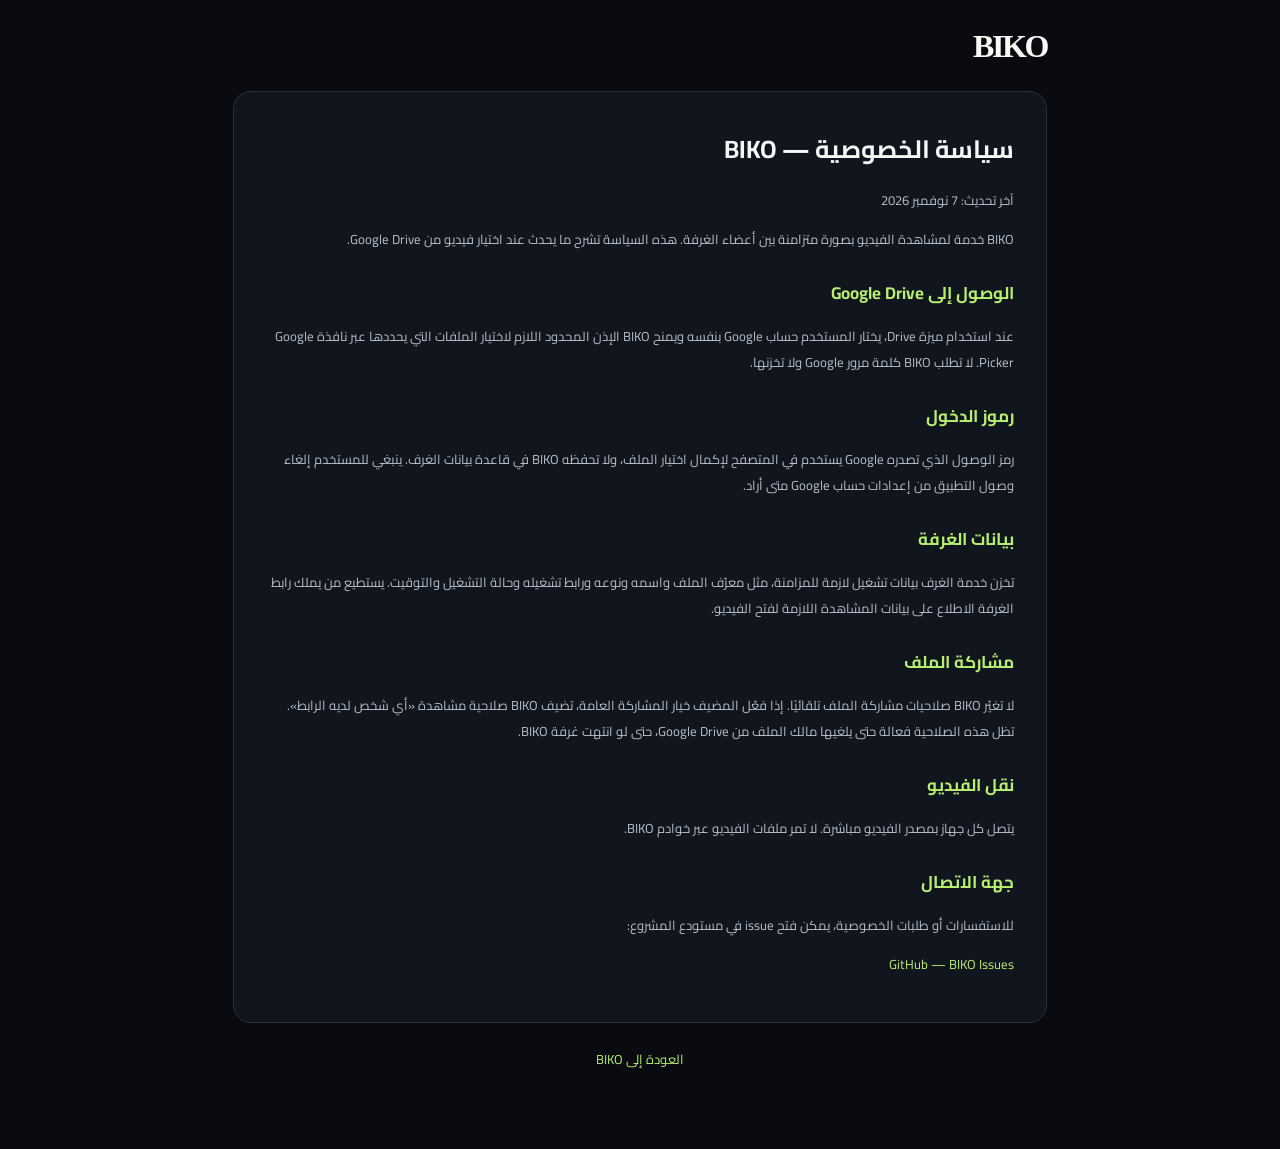
==== privacy.html @ 294c1345 "Add BIKO Google Drive privacy notice" ====
<!doctype html>
<html lang="ar" dir="rtl">
<head>
<meta charset="UTF-8">
<meta name="viewport" content="width=device-width, initial-scale=1">
<meta name="theme-color" content="#090b10">
<title>سياسة الخصوصية — BIKO</title>
<link rel="preconnect" href="https://fonts.googleapis.com">
<link rel="preconnect" href="https://fonts.gstatic.com" crossorigin>
<link href="https://fonts.googleapis.com/css2?family=Cairo:wght@400;500;600;700;800&display=swap" rel="stylesheet">
<link rel="stylesheet" href="/styles.css">
<style>
.privacy-page{max-width:850px;margin:0 auto;padding:30px 18px 60px}
.privacy-card{margin-top:25px;padding:clamp(18px,4vw,32px);border:1px solid #293140;border-radius:18px;background:#11151d;line-height:2}
.privacy-card h1{font-size:25px;margin:0 0 10px}
.privacy-card h2{font-size:17px;margin:24px 0 5px;color:#b7ef70}
.privacy-card p,.privacy-card li{color:#b7c0cc;font-size:13px}
.privacy-back{color:#b7ef70;font-size:13px}
</style>
</head>
<body>
<main class="privacy-page">
<a href="/" class="brand brand-small">BIKO</a>
<article class="privacy-card">
<h1>سياسة الخصوصية — BIKO</h1>
<p>آخر تحديث: 7 نوفمبر 2026</p>
<p>BIKO خدمة لمشاهدة الفيديو بصورة متزامنة بين أعضاء الغرفة. هذه السياسة تشرح ما يحدث عند اختيار فيديو من Google Drive.</p>
<h2>الوصول إلى Google Drive</h2>
<p>عند استخدام ميزة Drive، يختار المستخدم حساب Google بنفسه ويمنح BIKO الإذن المحدود اللازم لاختيار الملفات التي يحددها عبر نافذة Google Picker. لا تطلب BIKO كلمة مرور Google ولا تخزنها.</p>
<h2>رموز الدخول</h2>
<p>رمز الوصول الذي تصدره Google يستخدم في المتصفح لإكمال اختيار الملف، ولا تحفظه BIKO في قاعدة بيانات الغرف. ينبغي للمستخدم إلغاء وصول التطبيق من إعدادات حساب Google متى أراد.</p>
<h2>بيانات الغرفة</h2>
<p>تخزن خدمة الغرف بيانات تشغيل لازمة للمزامنة، مثل معرّف الملف واسمه ونوعه ورابط تشغيله وحالة التشغيل والتوقيت. يستطيع من يملك رابط الغرفة الاطلاع على بيانات المشاهدة اللازمة لفتح الفيديو.</p>
<h2>مشاركة الملف</h2>
<p>لا تغيّر BIKO صلاحيات مشاركة الملف تلقائيًا. إذا فعّل المضيف خيار المشاركة العامة، تضيف BIKO صلاحية مشاهدة «أي شخص لديه الرابط». تظل هذه الصلاحية فعالة حتى يلغيها مالك الملف من Google Drive، حتى لو انتهت غرفة BIKO.</p>
<h2>نقل الفيديو</h2>
<p>يتصل كل جهاز بمصدر الفيديو مباشرة. لا تمر ملفات الفيديو عبر خوادم BIKO.</p>
<h2>جهة الاتصال</h2>
<p>للاستفسارات أو طلبات الخصوصية، يمكن فتح issue في مستودع المشروع:</p>
<p><a class="privacy-back" href="https://github.com/a7med7uss/BIKO/issues">GitHub — BIKO Issues</a></p>
</article>
<p style="text-align:center;margin-top:20px"><a class="privacy-back" href="/">العودة إلى BIKO</a></p>
</main>
</body>
</html>
---- styles.css ----
:root {
  color-scheme: dark;
  --bg: #090b10;
  --surface: #11151d;
  --surface-2: #171d27;
  --line: #293140;
  --text: #f4f6f8;
  --muted: #969eac;
  --green: #b7ef70;
  --green-dark: #18230e;
  --danger: #ff8c97;
  font-family: "Cairo", system-ui, sans-serif;
}
* { box-sizing: border-box; }
html, body { margin: 0; min-height: 100%; background: var(--bg); color: var(--text); }
body { min-height: 100vh; min-height: 100dvh; }
button, input { font: inherit; }
button { cursor: pointer; }
a { color: inherit; text-decoration: none; }
[hidden] { display: none !important; }
.sr-only { position: absolute; width: 1px; height: 1px; padding: 0; margin: -1px; overflow: hidden; clip: rect(0,0,0,0); white-space: nowrap; border: 0; }

.home-page {
  min-height: 100vh;
  min-height: 100dvh;
  display: flex;
  justify-content: center;
  align-items: center;
  padding: 50px 18px 70px;
  overflow: hidden;
  position: relative;
  isolation: isolate;
  background: radial-gradient(ellipse at 50% -20%, #202a36 0%, transparent 53%), #090b10;
}
.home-glow { position: absolute; z-index: -1; width: 340px; height: 340px; border-radius: 50%; filter: blur(105px); opacity: .12; pointer-events: none; }
.home-glow-a { background: #b7ef70; top: -260px; left: -130px; }
.home-glow-b { background: #667ddd; bottom: -260px; right: -140px; }
.home-content { width: min(100%, 720px); text-align: center; }
.brand { display: inline-block; direction: ltr; font-family: Georgia, serif; font-weight: 900; letter-spacing: -.075em; color: #f8faf6; }
.brand-home { font-size: clamp(78px, 15vw, 122px); line-height: .95; text-shadow: 0 10px 45px #0008; }
.tagline { color: #a6adba; font-size: 15px; line-height: 1.9; margin: 18px 0 28px; }
.url-form { height: 62px; display: flex; align-items: center; gap: 8px; padding: 5px 6px; background: #121720; border: 1px solid #303a4a; border-radius: 999px; box-shadow: 0 14px 44px #0006; transition: border-color .18s, box-shadow .18s; }
.url-form:focus-within { border-color: #789c4a; box-shadow: 0 0 0 3px #b7ef7014, 0 14px 44px #0006; }
.url-form input { width: 100%; min-width: 0; padding: 8px 17px; outline: none; border: 0; background: transparent; color: #f4f6f8; direction: ltr; text-align: left; font-size: 14px; }
.url-form input::placeholder { color: #727d8e; }
.create-button { flex: 0 0 50px; width: 50px; height: 50px; border: 0; border-radius: 50%; display: grid; place-items: center; color: #12170d; background: var(--green); transition: transform .15s, background .15s; }
.create-button:hover { transform: translateY(-1px); background: #d3ff9b; }
.create-button:disabled { opacity: .5; cursor: wait; transform: none; }
.create-button svg { width: 22px; height: 22px; fill: none; stroke: currentColor; stroke-width: 2; stroke-linecap: round; }
.form-error { min-height: 20px; margin: 8px 2px 0; color: var(--danger); font-size: 12px; text-align: right; }
.browse-toggle { display: inline-flex; align-items: center; justify-content: center; gap: 10px; margin-top: 5px; padding: 11px 15px; border: 1px solid #303a4b; border-radius: 999px; background: #141a24; color: #e7eaf0; font-size: 13px; font-weight: 700; transition: border-color .15s, background .15s; }
.browse-toggle:hover, .browse-toggle[aria-expanded="true"] { border-color: #708d4a; background: #192218; }
.browse-icon { width: 20px; height: 20px; display: grid; place-items: center; color: var(--green); }
.browse-icon svg { width: 19px; height: 19px; fill: none; stroke: currentColor; stroke-width: 1.8; stroke-linecap: round; }
.chevron { width: 15px; height: 15px; fill: none; stroke: #aeb6c4; stroke-width: 1.7; transition: transform .2s; }
.browse-toggle[aria-expanded="true"] .chevron { transform: rotate(180deg); }
.browse-panel { margin-top: 17px; padding: 12px; border: 1px solid #293343; border-radius: 18px; background: #111721; text-align: right; box-shadow: 0 20px 65px #0007; }
.browse-toolbar { display: flex; align-items: center; justify-content: space-between; gap: 14px; padding: 3px 3px 11px; }
.browse-toolbar div { display: flex; flex-direction: column; gap: 2px; }
.browse-toolbar strong { font-size: 13px; }
.browse-toolbar span { color: var(--muted); font-size: 11px; }
.open-cinema { flex: 0 0 auto; color: var(--green); font-size: 11px; font-weight: 700; }
.browser-frame-wrap { height: min(68vh, 650px); min-height: 360px; overflow: hidden; border: 1px solid #303949; border-radius: 12px; background: #080a0f; }
.browser-frame-wrap iframe { width: 100%; height: 100%; display: block; border: 0; background: #080a0f; }
.browse-help { margin: 10px 3px 0; color: #aab2c0; font-size: 11px; line-height: 1.9; }
.browse-help bdi { color: var(--green); direction: ltr; unicode-bidi: isolate; }
.home-note { margin: 20px 0 0; color: #777f8d; font-size: 11px; line-height: 1.9; }
.home-footer { position: absolute; bottom: 18px; left: 15px; right: 15px; color: #717989; font-size: 12px; text-align: center; }

.room-page { min-height: 100vh; min-height: 100dvh; max-width: 1740px; margin: 0 auto; padding: 14px clamp(10px, 2.4vw, 34px) 26px; }
.room-header { min-height: 54px; display: flex; align-items: center; justify-content: space-between; gap: 12px; border-bottom: 1px solid #202837; padding-bottom: 13px; }
.brand-small { font-size: 32px; line-height: 1; }
.room-header-right { display: flex; align-items: center; justify-content: flex-end; flex-wrap: wrap; gap: 8px; }
.role-pill, .connection-pill, .members-pill { display: inline-flex; align-items: center; gap: 7px; padding: 8px 11px; border: 1px solid #2c3544; border-radius: 999px; background: #141a23; color: #c6cdd8; font-size: 11px; white-space: nowrap; }
.role-pill.host { border-color: #526a39; color: var(--green); background: #172015; }
.connection-dot { width: 7px; height: 7px; border-radius: 50%; background: #d0aa55; }
.connection-dot.online { background: #90dd5e; box-shadow: 0 0 10px #90dd5e80; }
.connection-dot.offline { background: #ef717d; box-shadow: 0 0 10px #ef717d80; }
.members-pill span { color: var(--green); font-weight: 800; }
.secondary-button, .home-link { border: 1px solid #30394a; background: #171d28; color: #e7eaf0; padding: 8px 12px; border-radius: 999px; font-size: 11px; }
.secondary-button:hover, .home-link:hover { border-color: #718a4e; }
.home-link { color: #aeb6c4; }
.watch-area { padding-top: 17px; }
.player-heading { display: flex; align-items: center; justify-content: space-between; gap: 12px; margin: 0 0 13px; }
.player-heading h1 { margin: 0; font-size: 17px; font-weight: 700; }
.player-heading p { margin: 2px 0 0; color: var(--muted); font-size: 11px; }
.icon-button { width: 39px; height: 39px; display: grid; place-items: center; border: 1px solid #30394a; border-radius: 12px; color: #e4e8ef; background: #161c26; }
.icon-button:hover { border-color: #718a4e; }
.icon-button svg { width: 19px; height: 19px; fill: none; stroke: currentColor; stroke-width: 1.7; stroke-linecap: round; stroke-linejoin: round; }
.player-stage { position: relative; width: 100%; aspect-ratio: 16/9; max-height: calc(100dvh - 155px); min-height: 260px; overflow: hidden; border: 1px solid #293342; border-radius: 17px; background: #030405; box-shadow: 0 22px 60px #0008; }
.player-stage iframe { display: block; width: 100%; height: 100%; border: 0; background: #030405; }
.player-error { position: absolute; inset: auto 12px 12px; padding: 11px 14px; border: 1px solid #713b43; border-radius: 11px; background: #2b151aee; color: #ffdce0; font-size: 12px; line-height: 1.7; }
.sync-bar { display: flex; align-items: center; justify-content: space-between; flex-wrap: wrap; gap: 12px; padding: 12px 2px 0; }
.host-controls { display: flex; align-items: center; gap: 7px; }
.control-button { min-width: 52px; height: 39px; padding: 0 13px; border: 1px solid #313b4a; border-radius: 11px; background: #161d27; color: #e9edf3; font-size: 12px; }
.control-button:hover { border-color: #7a9653; }
.control-play { border-color: transparent; background: var(--green); color: #12180c; font-weight: 800; }
.control-play:hover { background: #d2ff98; }
.sync-hint { margin: 0; color: #8993a2; font-size: 11px; line-height: 1.8; }
.playback-status { color: #9ba4b3; font-size: 10px; white-space: nowrap; }
.toast { position: fixed; z-index: 50; bottom: 24px; left: 50%; max-width: calc(100vw - 30px); padding: 11px 15px; border: 1px solid #394354; border-radius: 12px; background: #202734; color: #f4f6f8; font-size: 12px; text-align: center; opacity: 0; pointer-events: none; transform: translate(-50%, 12px); transition: opacity .18s, transform .18s; }
.toast.visible { opacity: 1; transform: translate(-50%, 0); }

@media (max-width: 760px) {
  .room-page { padding: 9px 9px 22px; }
  .room-header { align-items: flex-start; }
  .room-header-right { gap: 6px; }
  .role-pill, .connection-pill, .members-pill, .secondary-button, .home-link { padding: 7px 9px; font-size: 10px; }
  .player-stage { min-height: 0; max-height: none; border-radius: 13px; }
  .player-heading h1 { font-size: 15px; }
  .sync-bar { align-items: flex-start; }
}
@media (max-width: 470px) {
  .home-page { padding-inline: 12px; }
  .tagline { font-size: 13px; margin: 13px 0 23px; }
  .url-form { height: 57px; }
  .create-button { flex-basis: 46px; width: 46px; height: 46px; }
  .url-form input { padding-inline: 11px; font-size: 12px; }
  .browse-toolbar { align-items: flex-start; }
  .browse-toolbar span { max-width: 210px; }
  .browser-frame-wrap { min-height: 300px; height: 65vh; }
  .brand-small { font-size: 26px; }
  .room-header { gap: 6px; }
  .room-header-right { max-width: 82%; }
  .player-stage { border-radius: 10px; }
  .player-heading { margin-bottom: 9px; }
  .playback-status { width: 100%; }
}
@media (orientation: landscape) and (max-height: 560px) {
  .room-page { padding-top: 6px; }
  .room-header { padding-bottom: 7px; min-height: 40px; }
  .player-stage { aspect-ratio: 16/9; max-height: calc(100dvh - 115px); }
}
@media (prefers-reduced-motion: reduce) { *, *::before, *::after { transition: none !important; } }
.spinner { width: 18px; height: 18px; border: 2px solid #223019; border-top-color: #10150b; border-radius: 50%; animation: biko-spin .8s linear infinite; }
@keyframes biko-spin { to { transform: rotate(360deg); } }


.browse-open-card { display:flex;align-items:center;gap:13px;padding:18px;border:1px solid #303949;border-radius:14px;background:#0d121a;text-align:right; }
.browse-open-icon { flex:0 0 42px;width:42px;height:42px;display:grid;place-items:center;border-radius:12px;background:#26331c;color:var(--green);font-size:23px;font-weight:800; }
.browse-open-card div:nth-child(2) { flex:1;min-width:0; }
.browse-open-card strong { display:block;font-size:13px; }
.browse-open-card p { margin:4px 0 0;color:#9aa4b3;font-size:11px;line-height:1.8; }
.primary-link { flex:0 0 auto;padding:9px 14px;border-radius:10px;background:var(--green);color:#11180b;font-size:11px;font-weight:800; }
.drive-actions { display:flex;align-items:center;justify-content:center;gap:9px;flex-wrap:wrap;margin-top:15px; }
.drive-button,.drive-settings-button,.save-settings-button { display:inline-flex;align-items:center;justify-content:center;gap:9px;min-height:43px;padding:9px 15px;border:1px solid #4d6039;border-radius:12px;background:#172116;color:var(--green);font-size:12px;font-weight:800; }
.drive-button svg { width:19px;height:19px;fill:none;stroke:currentColor;stroke-width:1.7;stroke-linejoin:round; }
.drive-button:hover,.drive-settings-button:hover { background:#1c2b18; }
.drive-button:disabled { opacity:.55;cursor:wait; }
.drive-settings-button { border-color:#30394a;background:#171d28;color:#c3cbd7;font-weight:600; }
.share-consent { display:flex;align-items:flex-start;justify-content:center;gap:8px;margin:13px auto 0;color:#aab3c1;font-size:11px;line-height:1.8;text-align:right;max-width:590px; }
.share-consent input { margin:5px 0 0;accent-color:var(--green); }
.drive-privacy-note { margin:4px auto 0;color:#777f8d;font-size:10px;line-height:1.7;max-width:590px;text-align:right; }
.drive-settings-panel { margin:15px auto 0;max-width:590px;padding:16px;border:1px solid #303a49;border-radius:15px;background:#111721;text-align:right; }
.settings-heading { display:flex;justify-content:space-between;align-items:center;gap:10px;margin-bottom:12px; }
.settings-heading strong { font-size:13px; }
.settings-heading span { color:var(--muted);font-size:10px; }
.drive-settings-panel>label { display:block;margin:9px 0;color:#cbd2dc;font-size:11px; }
.drive-settings-panel>label input { display:block;width:100%;margin-top:5px;padding:10px 11px;border:1px solid #303949;border-radius:9px;background:#090e15;color:#f5f7fa;direction:ltr;text-align:left;font:12px ui-monospace,monospace; }
.settings-help { margin:12px 0;color:#929dad;font-size:10px;line-height:1.9; }
.settings-help bdi { display:inline-block;direction:ltr;color:var(--green); }
.settings-help a { display:inline-block;margin:5px 0 0 10px;color:var(--green);text-decoration:underline; }
.save-settings-button { min-height:38px;border:0;background:var(--green);color:#11180b; }
.drive-config-status { min-height:17px;margin:8px 0 0;color:#aebd9b;font-size:10px; }
.player-stage video { display:block;width:100%;height:100%;background:#000;object-fit:contain; }
.drive-start { position:absolute;z-index:4;top:50%;left:50%;transform:translate(-50%,-50%);padding:13px 18px;border:0;border-radius:12px;background:var(--green);color:#11180b;font-size:13px;font-weight:800;box-shadow:0 10px 40px #0007;white-space:nowrap; }
.local-media-controls { display:flex;align-items:center;gap:10px;max-width:400px;margin:12px auto 0;color:#aab3c1;font-size:11px; }
.local-media-controls input { flex:1;accent-color:var(--green); }
.player-stage iframe[hidden],.player-stage video[hidden] { display:none; }
@media(max-width:550px) {
  .browse-open-card { flex-wrap:wrap; }
  .primary-link { margin-right:55px; }
  .drive-actions { flex-direction:column; }
  .drive-button,.drive-settings-button { width:100%; }
  .settings-heading { align-items:flex-start;flex-direction:column;gap:0; }
  .local-media-controls { width:100%; }
}
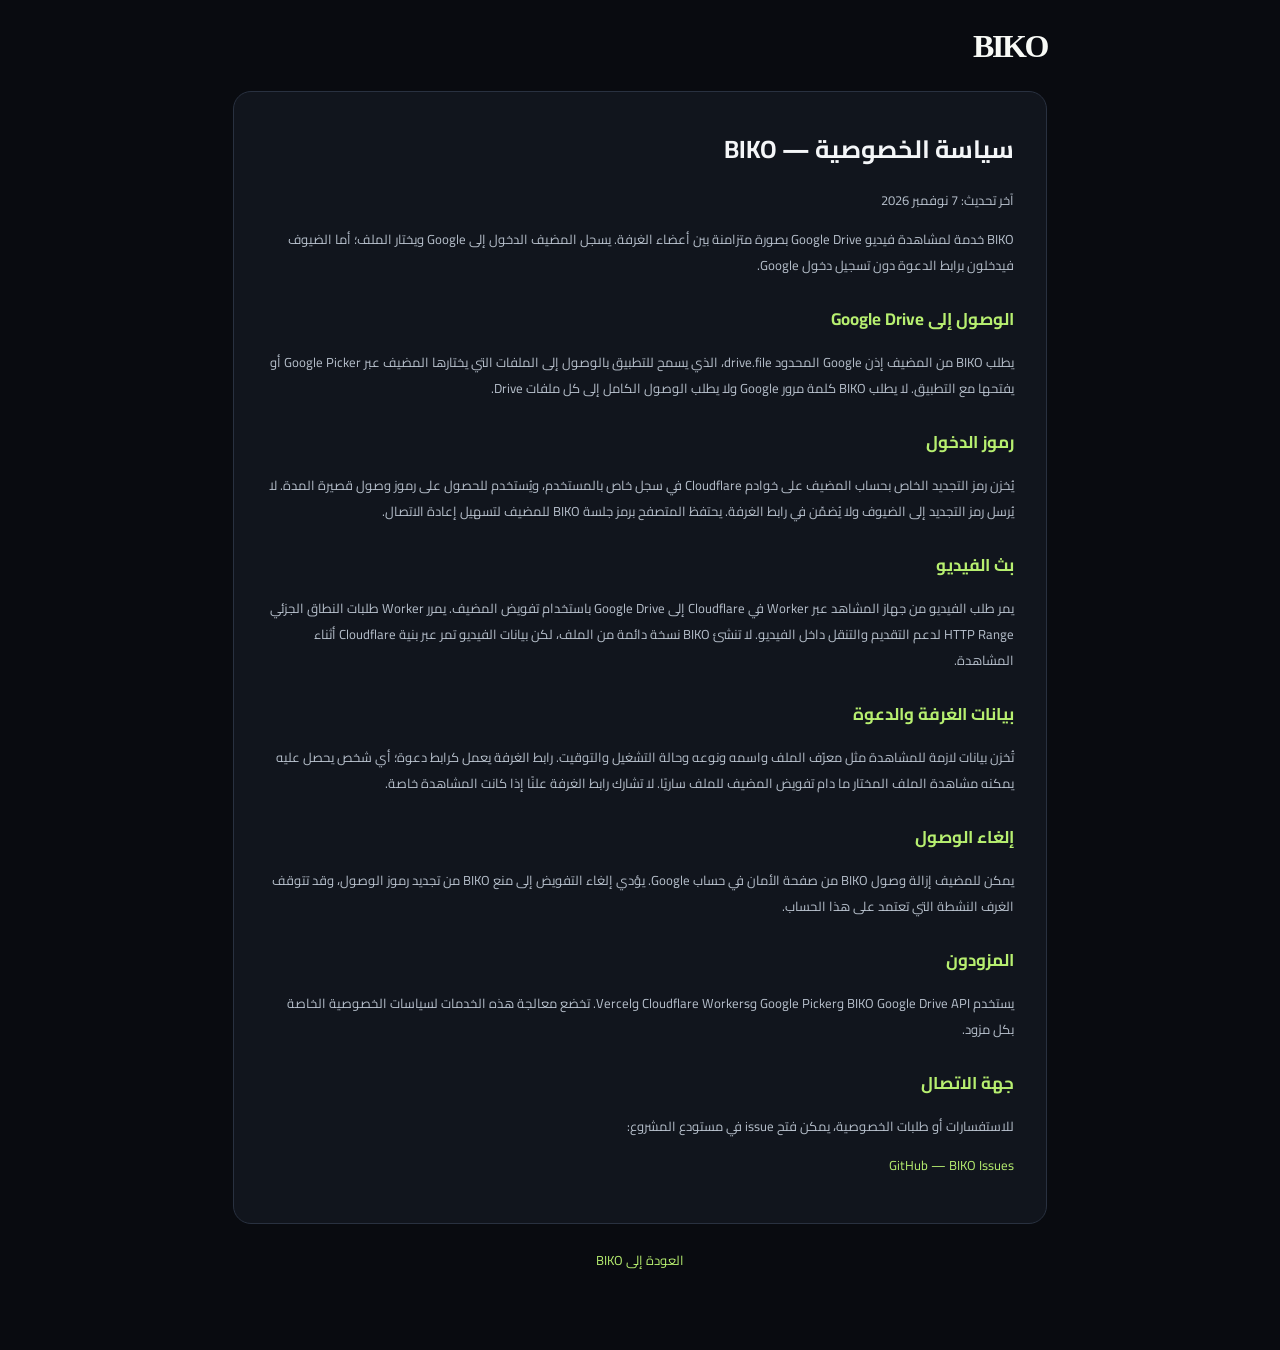
==== commit c3d4f4fe: "Update privacy policy for host OAuth and Drive range streaming" ====
--- a/privacy.html
+++ b/privacy.html
@@ -24,17 +24,26 @@
 <article class="privacy-card">
 <h1>سياسة الخصوصية — BIKO</h1>
 <p>آخر تحديث: 7 نوفمبر 2026</p>
-<p>BIKO خدمة لمشاهدة الفيديو بصورة متزامنة بين أعضاء الغرفة. هذه السياسة تشرح ما يحدث عند اختيار فيديو من Google Drive.</p>
+<p>BIKO خدمة لمشاهدة فيديو Google Drive بصورة متزامنة بين أعضاء الغرفة. يسجل المضيف الدخول إلى Google ويختار الملف؛ أما الضيوف فيدخلون برابط الدعوة دون تسجيل دخول Google.</p>
+
 <h2>الوصول إلى Google Drive</h2>
-<p>عند استخدام ميزة Drive، يختار المستخدم حساب Google بنفسه ويمنح BIKO الإذن المحدود اللازم لاختيار الملفات التي يحددها عبر نافذة Google Picker. لا تطلب BIKO كلمة مرور Google ولا تخزنها.</p>
+<p>يطلب BIKO من المضيف إذن Google المحدود <bdi>drive.file</bdi>، الذي يسمح للتطبيق بالوصول إلى الملفات التي يختارها المضيف عبر Google Picker أو يفتحها مع التطبيق. لا يطلب BIKO كلمة مرور Google ولا يطلب الوصول الكامل إلى كل ملفات Drive.</p>
+
 <h2>رموز الدخول</h2>
-<p>رمز الوصول الذي تصدره Google يستخدم في المتصفح لإكمال اختيار الملف، ولا تحفظه BIKO في قاعدة بيانات الغرف. ينبغي للمستخدم إلغاء وصول التطبيق من إعدادات حساب Google متى أراد.</p>
-<h2>بيانات الغرفة</h2>
-<p>تخزن خدمة الغرف بيانات تشغيل لازمة للمزامنة، مثل معرّف الملف واسمه ونوعه ورابط تشغيله وحالة التشغيل والتوقيت. يستطيع من يملك رابط الغرفة الاطلاع على بيانات المشاهدة اللازمة لفتح الفيديو.</p>
-<h2>مشاركة الملف</h2>
-<p>لا تغيّر BIKO صلاحيات مشاركة الملف تلقائيًا. إذا فعّل المضيف خيار المشاركة العامة، تضيف BIKO صلاحية مشاهدة «أي شخص لديه الرابط». تظل هذه الصلاحية فعالة حتى يلغيها مالك الملف من Google Drive، حتى لو انتهت غرفة BIKO.</p>
-<h2>نقل الفيديو</h2>
-<p>يتصل كل جهاز بمصدر الفيديو مباشرة. لا تمر ملفات الفيديو عبر خوادم BIKO.</p>
+<p>يُخزن رمز التجديد الخاص بحساب المضيف على خوادم Cloudflare في سجل خاص بالمستخدم، ويُستخدم للحصول على رموز وصول قصيرة المدة. لا يُرسل رمز التجديد إلى الضيوف ولا يُضمّن في رابط الغرفة. يحتفظ المتصفح برمز جلسة BIKO للمضيف لتسهيل إعادة الاتصال.</p>
+
+<h2>بث الفيديو</h2>
+<p>يمر طلب الفيديو من جهاز المشاهد عبر Worker في Cloudflare إلى Google Drive باستخدام تفويض المضيف. يمرر Worker طلبات النطاق الجزئي <bdi>HTTP Range</bdi> لدعم التقديم والتنقل داخل الفيديو. لا تنشئ BIKO نسخة دائمة من الملف، لكن بيانات الفيديو تمر عبر بنية Cloudflare أثناء المشاهدة.</p>
+
+<h2>بيانات الغرفة والدعوة</h2>
+<p>تُخزن بيانات لازمة للمشاهدة مثل معرّف الملف واسمه ونوعه وحالة التشغيل والتوقيت. رابط الغرفة يعمل كرابط دعوة؛ أي شخص يحصل عليه يمكنه مشاهدة الملف المختار ما دام تفويض المضيف للملف ساريًا. لا تشارك رابط الغرفة علنًا إذا كانت المشاهدة خاصة.</p>
+
+<h2>إلغاء الوصول</h2>
+<p>يمكن للمضيف إزالة وصول BIKO من صفحة الأمان في حساب Google. يؤدي إلغاء التفويض إلى منع BIKO من تجديد رموز الوصول، وقد تتوقف الغرف النشطة التي تعتمد على هذا الحساب.</p>
+
+<h2>المزودون</h2>
+<p>يستخدم BIKO Google Drive API وGoogle Picker وCloudflare Workers وVercel. تخضع معالجة هذه الخدمات لسياسات الخصوصية الخاصة بكل مزود.</p>
+
 <h2>جهة الاتصال</h2>
 <p>للاستفسارات أو طلبات الخصوصية، يمكن فتح issue في مستودع المشروع:</p>
 <p><a class="privacy-back" href="https://github.com/a7med7uss/BIKO/issues">GitHub — BIKO Issues</a></p>
--- a/styles.css
+++ b/styles.css
@@ -175,3 +175,14 @@
   .settings-heading { align-items:flex-start;flex-direction:column;gap:0; }
   .local-media-controls { width:100%; }
 }
+
+
+.drive-connect-row{display:flex;align-items:center;justify-content:center;gap:10px;min-height:38px;margin-top:12px}
+.drive-connect-button{padding:8px 16px;border:1px solid #485a35;border-radius:999px;background:#152015;color:#b7ef70;font:700 12px "Cairo",sans-serif;transition:background .15s,border-color .15s}
+.drive-connect-button:hover{background:#1d2b18;border-color:#789c4a}
+.drive-connect-button.connected{background:#19271a;border-color:#638546;color:#d3ff9b}
+.drive-connect-button:disabled{opacity:.55;cursor:wait}
+.drive-account-status{color:#818b99;font-size:10px;max-width:55%;overflow:hidden;text-overflow:ellipsis;white-space:nowrap}
+.form-error:empty{display:none}
+.drive-connect-row:has(.drive-account-status:empty){gap:0}
+@media(max-width:520px){.drive-connect-row{margin-top:10px}.drive-connect-button{padding:7px 13px;font-size:11px}}
